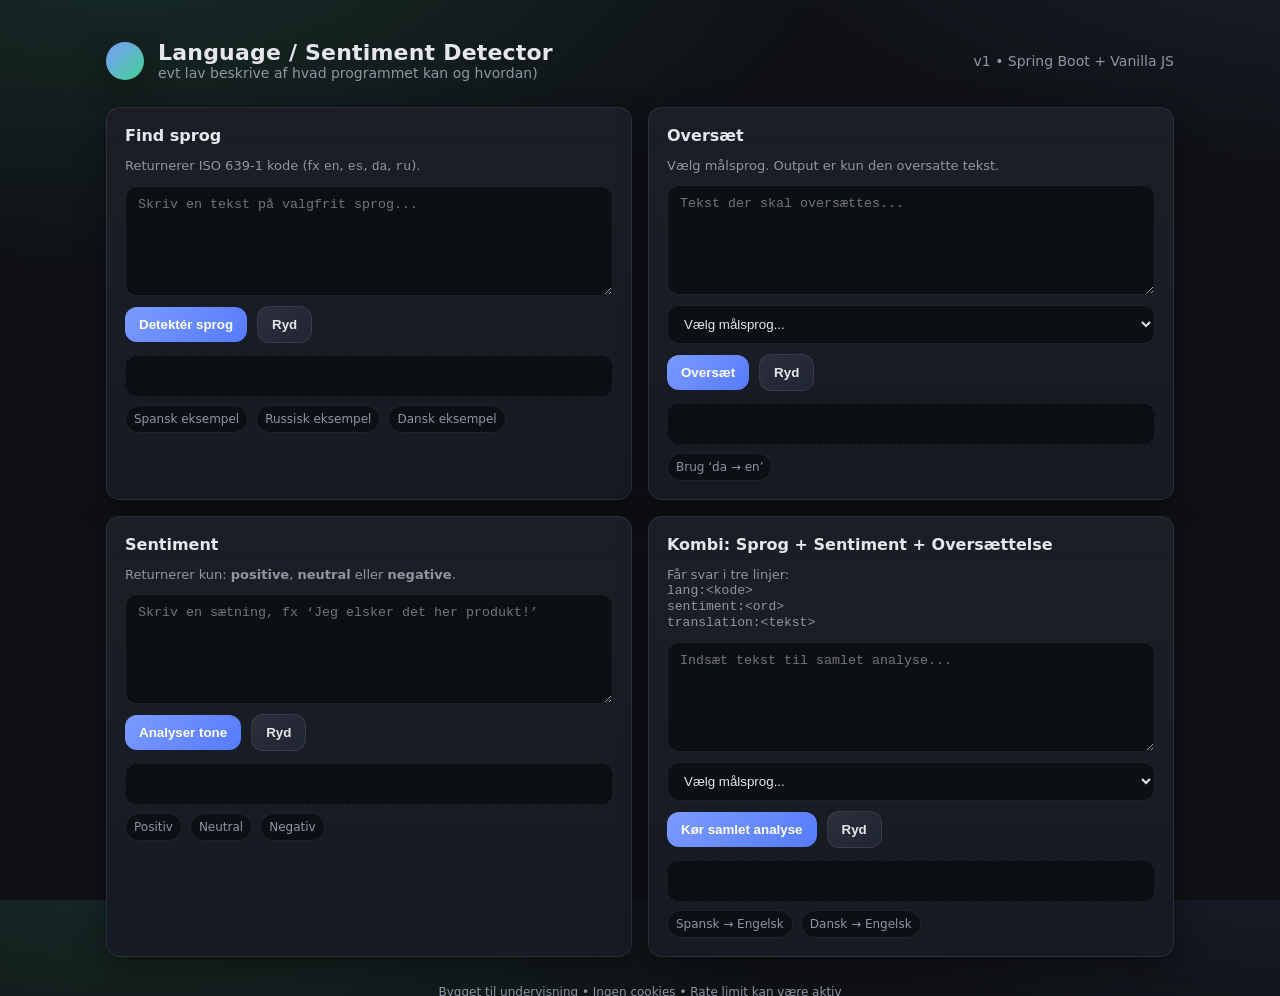
==== src/main/resources/static/index.html @ 3bdd252c "hele skidtet på 1 gang du" ====
<!DOCTYPE html>
<html lang="da">
<head>
    <meta charset="UTF-8" />
    <meta name="viewport" content="width=device-width, initial-scale=1" />
    <title>Language / Sentiment Detector</title>
    <link rel="stylesheet" href="css/main.css">
</head>
<body>
<div class="wrap">
    <header>
        <div class="brand">
            <div class="logo"></div>
            <div>
                <h1>Language / Sentiment Detector</h1>
                <div class="sub">evt lav beskrive af hvad programmet kan og hvordan)</div>
            </div>
        </div>
        <div class="sub">v1 • Spring Boot + Vanilla JS</div>
    </header>

    <div class="grid">
        <!-- Detect language -->
        <section class="card">
            <h2>Find sprog</h2>
            <p class="hint">Returnerer ISO 639-1 kode (fx <code>en</code>, <code>es</code>, <code>da</code>, <code>ru</code>).</p>
            <form id="form-lang">
                <div class="row">
                    <textarea id="lang-text" placeholder="Skriv en tekst på valgfrit sprog..."></textarea>
                </div>
                <div class="actions">
                    <button type="submit">Detektér sprog</button>
                    <div id="spinner-lang" class="spinner"></div>
                    <button type="button" class="secondary" onclick="document.getElementById('lang-text').value=''">Ryd</button>
                </div>
                <div id="result-lang" class="result"></div>
            </form>
            <div class="chips">
                <span class="chip" data-fill-target="#lang-text" data-fill-text="Hola, ¿cómo estás?">Spansk eksempel</span>
                <span class="chip" data-fill-target="#lang-text" data-fill-text="Здравствуйте, как дела?">Russisk eksempel</span>
                <span class="chip" data-fill-target="#lang-text" data-fill-text="Hej verden!">Dansk eksempel</span>
            </div>
        </section>

        <!-- Translate -->
        <section class="card">
            <h2>Oversæt</h2>
            <p class="hint">Vælg målsprog. Output er kun den oversatte tekst.</p>
            <form id="form-translate">
                <div class="row">
                    <textarea id="tr-text" placeholder="Tekst der skal oversættes..."></textarea>
                </div>

                <div class="row">
                    <select id="tr-to">
                        <!-- 50 SPROG -->
                        <option value="">Vælg målsprog...</option>
                        <option value="en">Engelsk (en)</option>
                        <option value="es">Spansk (es)</option>
                        <option value="zh">Kinesisk – Mandarin (zh)</option>
                        <option value="hi">Hindi (hi)</option>
                        <option value="ar">Arabisk (ar)</option>
                        <option value="bn">Bengali (bn)</option>
                        <option value="pt">Portugisisk (pt)</option>
                        <option value="ru">Russisk (ru)</option>
                        <option value="ja">Japansk (ja)</option>
                        <option value="de">Tysk (de)</option>
                        <option value="fr">Fransk (fr)</option>
                        <option value="tr">Tyrkisk (tr)</option>
                        <option value="ko">Koreansk (ko)</option>
                        <option value="it">Italiensk (it)</option>
                        <option value="pl">Polsk (pl)</option>
                        <option value="uk">Ukrainsk (uk)</option>
                        <option value="nl">Hollandsk (nl)</option>
                        <option value="sv">Svensk (sv)</option>
                        <option value="da">Dansk (da)</option>
                        <option value="nb">Norsk Bokmål (nb)</option>
                        <option value="fi">Finsk (fi)</option>
                        <option value="cs">Tjekkisk (cs)</option>
                        <option value="ro">Rumænsk (ro)</option>
                        <option value="hu">Ungarsk (hu)</option>
                        <option value="el">Græsk (el)</option>
                        <option value="he">Hebraisk (he)</option>
                        <option value="id">Indonesisk (id)</option>
                        <option value="ms">Malay (ms)</option>
                        <option value="th">Thai (th)</option>
                        <option value="vi">Vietnamesisk (vi)</option>
                        <option value="fa">Persisk (fa)</option>
                        <option value="ur">Urdu (ur)</option>
                        <option value="ta">Tamil (ta)</option>
                        <option value="te">Telugu (te)</option>
                        <option value="ml">Malayalam (ml)</option>
                        <option value="mr">Marathi (mr)</option>
                        <option value="gu">Gujarati (gu)</option>
                        <option value="kn">Kannada (kn)</option>
                        <option value="si">Sinhala (si)</option>
                        <option value="sk">Slovakisk (sk)</option>
                        <option value="sl">Slovensk (sl)</option>
                        <option value="bg">Bulgarsk (bg)</option>
                        <option value="sr">Serbisk (sr)</option>
                        <option value="hr">Kroatisk (hr)</option>
                        <option value="lt">Litauisk (lt)</option>
                        <option value="lv">Lettisk (lv)</option>
                        <option value="et">Estisk (et)</option>
                        <option value="is">Islandsk (is)</option>
                    </select>
                </div>

                <div class="actions">
                    <button type="submit">Oversæt</button>
                    <div id="spinner-tr" class="spinner"></div>
                    <button type="button" class="secondary" onclick="document.getElementById('tr-text').value='';document.getElementById('tr-to').value=''">Ryd</button>
                </div>
                <div id="result-tr" class="result"></div>
            </form>

            <div class="chips">
                <span class="chip"
                      data-fill-target="#tr-text"
                      data-fill-text="Hej, jeg hedder Mads. Hvordan går det?"
                      data-setval-target="#tr-to"
                      data-setval-value="en">
                    Brug ‘da → en’
                </span>
            </div>
        </section>

        <!-- Sentiment -->
        <section class="card">
            <h2>Sentiment</h2>
            <p class="hint">Returnerer kun: <strong>positive</strong>, <strong>neutral</strong> eller <strong>negative</strong>.</p>
            <form id="form-sentiment">
                <div class="row">
                    <textarea id="sent-text" placeholder="Skriv en sætning, fx ‘Jeg elsker det her produkt!’"></textarea>
                </div>
                <div class="actions">
                    <button type="submit">Analyser tone</button>
                    <div id="spinner-sent" class="spinner"></div>
                    <button type="button" class="secondary" onclick="document.getElementById('sent-text').value=''">Ryd</button>
                </div>
                <div id="result-sent" class="result"></div>
            </form>
            <div class="chips">
                <span class="chip" data-fill-target="#sent-text" data-fill-text="This is absolutely amazing!">Positiv</span>
                <span class="chip" data-fill-target="#sent-text" data-fill-text="It is okay, I guess.">Neutral</span>
                <span class="chip" data-fill-target="#sent-text" data-fill-text="This is terrible and I hate it.">Negativ</span>
            </div>
        </section>

        <!-- Analyze all -->
        <section class="card">
            <h2>Kombi: Sprog + Sentiment + Oversættelse</h2>
            <p class="hint">
                Får svar i tre linjer:<br/>
                <code>lang:&lt;kode&gt;</code><br/>
                <code>sentiment:&lt;ord&gt;</code><br/>
                <code>translation:&lt;tekst&gt;</code>
            </p>

            <form id="form-analyze">
                <div class="row">
                    <textarea id="az-text" placeholder="Indsæt tekst til samlet analyse..."></textarea>
                </div>

                <div class="row">
                    <select id="az-to">
                        <!-- 50 SPROG -->
                        <option value="">Vælg målsprog...</option>
                        <option value="en">Engelsk (en)</option>
                        <option value="es">Spansk (es)</option>
                        <option value="zh">Kinesisk – Mandarin (zh)</option>
                        <option value="hi">Hindi (hi)</option>
                        <option value="ar">Arabisk (ar)</option>
                        <option value="bn">Bengali (bn)</option>
                        <option value="pt">Portugisisk (pt)</option>
                        <option value="ru">Russisk (ru)</option>
                        <option value="ja">Japansk (ja)</option>
                        <option value="de">Tysk (de)</option>
                        <option value="fr">Fransk (fr)</option>
                        <option value="tr">Tyrkisk (tr)</option>
                        <option value="ko">Koreansk (ko)</option>
                        <option value="it">Italiensk (it)</option>
                        <option value="pl">Polsk (pl)</option>
                        <option value="uk">Ukrainsk (uk)</option>
                        <option value="nl">Hollandsk (nl)</option>
                        <option value="sv">Svensk (sv)</option>
                        <option value="da">Dansk (da)</option>
                        <option value="nb">Norsk Bokmål (nb)</option>
                        <option value="fi">Finsk (fi)</option>
                        <option value="cs">Tjekkisk (cs)</option>
                        <option value="ro">Rumænsk (ro)</option>
                        <option value="hu">Ungarsk (hu)</option>
                        <option value="el">Græsk (el)</option>
                        <option value="he">Hebraisk (he)</option>
                        <option value="id">Indonesisk (id)</option>
                        <option value="ms">Malay (ms)</option>
                        <option value="th">Thai (th)</option>
                        <option value="vi">Vietnamesisk (vi)</option>
                        <option value="fa">Persisk (fa)</option>
                        <option value="ur">Urdu (ur)</option>
                        <option value="ta">Tamil (ta)</option>
                        <option value="te">Telugu (te)</option>
                        <option value="ml">Malayalam (ml)</option>
                        <option value="mr">Marathi (mr)</option>
                        <option value="gu">Gujarati (gu)</option>
                        <option value="kn">Kannada (kn)</option>
                        <option value="si">Sinhala (si)</option>
                        <option value="sk">Slovakisk (sk)</option>
                        <option value="sl">Slovensk (sl)</option>
                        <option value="bg">Bulgarsk (bg)</option>
                        <option value="sr">Serbisk (sr)</option>
                        <option value="hr">Kroatisk (hr)</option>
                        <option value="lt">Litauisk (lt)</option>
                        <option value="lv">Lettisk (lv)</option>
                        <option value="et">Estisk (et)</option>
                        <option value="is">Islandsk (is)</option>
                    </select>
                </div>

                <div class="actions">
                    <button type="submit">Kør samlet analyse</button>
                    <div id="spinner-az" class="spinner"></div>
                    <button type="button" class="secondary" onclick="document.getElementById('az-text').value='';document.getElementById('az-to').value=''">Ryd</button>
                </div>

                <div id="result-az" class="result"></div>
            </form>

            <div class="chips">
                <span class="chip"
                      data-fill-target="#az-text"
                      data-fill-text="Este producto es horrible"
                      data-setval-target="#az-to"
                      data-setval-value="en">
                    Spansk → Engelsk
                </span>
                <span class="chip"
                      data-fill-target="#az-text"
                      data-fill-text="Det her spiller bare!"
                      data-setval-target="#az-to"
                      data-setval-value="en">
                    Dansk → Engelsk
                </span>
            </div>
        </section>
    </div>

    <footer>
        Bygget til undervisning • Ingen cookies • Rate limit kan være aktiv
    </footer>
</div>

<script src="js/script.js"></script>
</body>
</html>
---- src/main/resources/static/css/main.css ----
:root{
    --bg:#0f1115;
    --panel:#161a22;
    --accent:#7c9bff;
    --accent-2:#42d392;
    --text:#e6e7eb;
    --muted:#8e95a3;
    --danger:#ff6b6b;
    --border:rgba(255,255,255,.08);
    --radius:14px;
    --shadow:0 10px 30px rgba(0,0,0,.35);
    --focus:0 0 0 2px rgba(124,155,255,.35);
}

*{box-sizing:border-box}
html,body{height:100%}
body{
    margin:0;
    font-family: ui-sans-serif, system-ui, -apple-system, Segoe UI, Roboto, Arial, sans-serif;
    background: radial-gradient(1200px 600px at 10% -10%, rgba(66,211,146,.15), transparent 60%),
    radial-gradient(1200px 600px at 110% -20%, rgba(124,155,255,.15), transparent 60%),
    var(--bg);
    color:var(--text);
}

.wrap{
    max-width:1100px;
    margin:40px auto;
    padding:0 16px;
}

header{
    display:flex; align-items:center; justify-content:space-between; gap:16px;
    margin-bottom:26px;
}
header .brand{
    display:flex; align-items:center; gap:14px;
}
.logo{
    width:38px; height:38px; border-radius:50%;
    background: linear-gradient(135deg, var(--accent), var(--accent-2));
    box-shadow: var(--shadow);
}
h1{font-size:22px; margin:0; letter-spacing:.2px}
.sub{color:var(--muted); font-size:14px}

.grid{
    display:grid;
    grid-template-columns: repeat(12, 1fr);
    gap:16px;
}

.card{
    grid-column: span 6;
    background:linear-gradient(180deg, rgba(255,255,255,.02), rgba(255,255,255,0)) , var(--panel);
    border:1px solid var(--border);
    border-radius:var(--radius);
    padding:18px;
    box-shadow:var(--shadow);
}
@media (max-width:900px){ .card{ grid-column: span 12; } }

.card h2{
    font-size:16px; margin:0 0 10px; font-weight:600;
}
.hint{color:var(--muted); font-size:13px; margin-bottom:12px}

.row{display:flex; gap:10px; align-items:center; margin:10px 0}
.row input[type="text"],
.row input[type="search"],
.row select,
textarea{
    width:100%;
    background:#0c0f14;
    color:var(--text);
    border:1px solid var(--border);
    border-radius:12px;
    padding:10px 12px;
    outline:none;
    transition:.15s border, .15s box-shadow;
}
textarea{min-height:110px; resize:vertical}
.row input:focus, .row select:focus, textarea:focus{ box-shadow: var(--focus); border-color:transparent; }

.actions{
    display:flex; align-items:center; gap:10px; margin-top:8px;
}
button{
    appearance:none;
    border:none;
    background:linear-gradient(135deg, var(--accent), #557bff);
    color:#fff;
    padding:10px 14px;
    border-radius:12px;
    font-weight:600;
    cursor:pointer;
    transition: transform .05s ease-in-out, filter .15s;
}
button:active{ transform: translateY(1px); }
button.secondary{
    background:linear-gradient(135deg, #2a2f3b, #202532);
    color:var(--text);
    border:1px solid var(--border);
}

.result{
    margin-top:12px;
    background:#0b0e12;
    border:1px dashed var(--border);
    border-radius:12px;
    padding:12px;
    min-height:42px;
    white-space:pre-wrap;
    word-break:break-word;
    color:white;       /* ← tydelig, lys tekst */
    font-weight:600;         /* ← gør “da” osv. lidt mere markant */
}

.spinner{
    display:none;
    width:18px; height:18px; border:3px solid rgba(255,255,255,.15);
    border-top-color:#fff; border-radius:50%;
    animation: spin 1s linear infinite;
}
@keyframes spin{ to { transform: rotate(360deg); } }

.chips{display:flex; flex-wrap:wrap; gap:8px; margin-top:8px}
.chip{
    font-size:12px; color:var(--muted);
    border:1px solid var(--border);
    padding:6px 8px; border-radius:999px; cursor:pointer;
    background:#0c0f14;
}
.chip:hover{ color:#cfd3dc; }

footer{
    margin:28px 0 10px;
    color:var(--muted); font-size:12px; text-align:center;
}
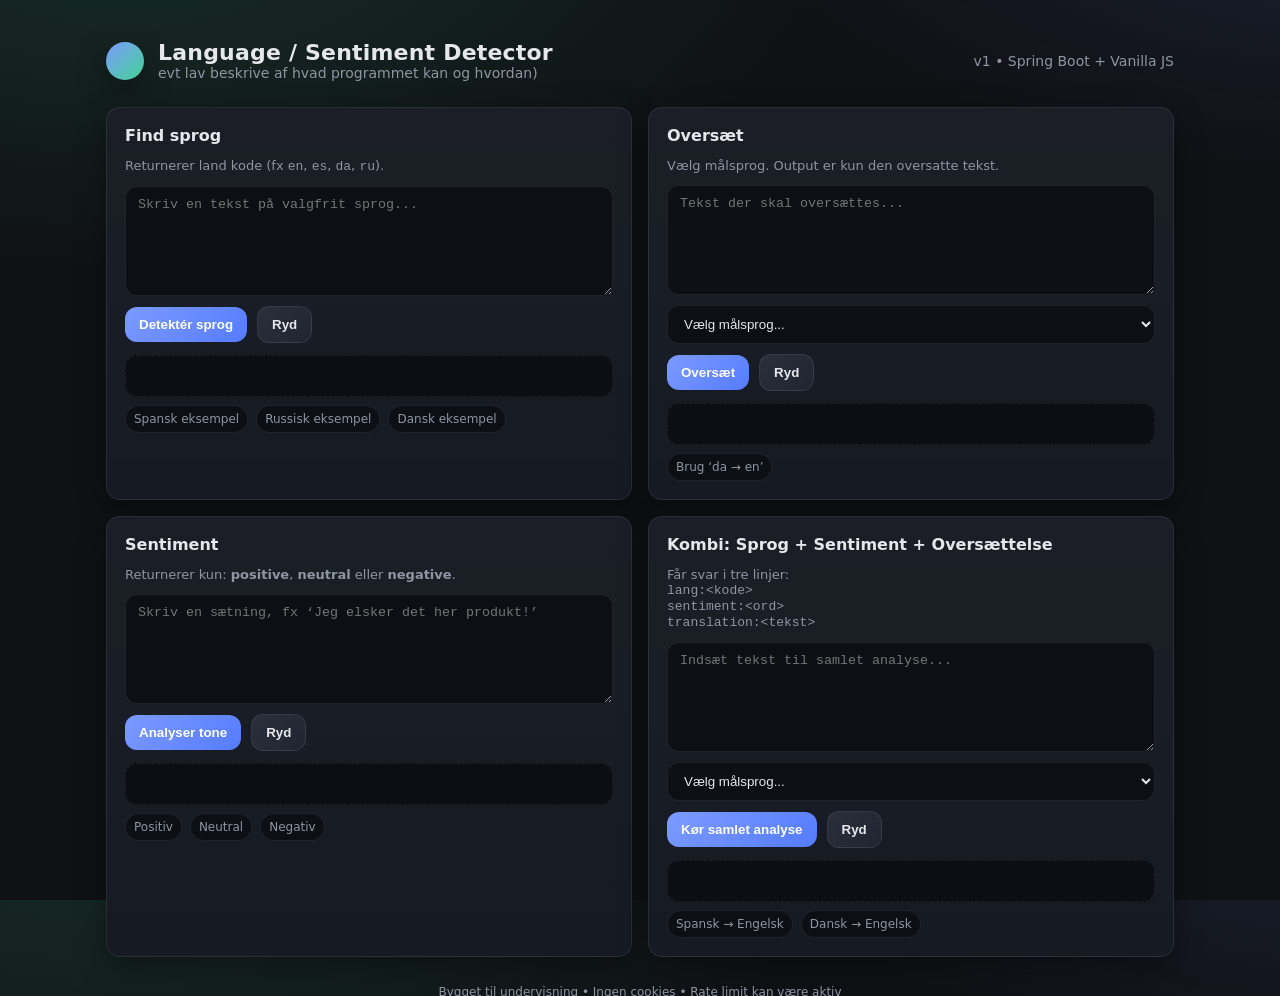
==== commit a7d53320: "strukturelle rettelser" ====
--- a/src/main/resources/static/index.html
+++ b/src/main/resources/static/index.html
@@ -20,10 +20,10 @@
     </header>
 
     <div class="grid">
-        <!-- Detect language -->
+        <!-- CARD 1 -->
         <section class="card">
             <h2>Find sprog</h2>
-            <p class="hint">Returnerer ISO 639-1 kode (fx <code>en</code>, <code>es</code>, <code>da</code>, <code>ru</code>).</p>
+            <p class="hint">Returnerer land kode (fx <code>en</code>, <code>es</code>, <code>da</code>, <code>ru</code>).</p>
             <form id="form-lang">
                 <div class="row">
                     <textarea id="lang-text" placeholder="Skriv en tekst på valgfrit sprog..."></textarea>
@@ -42,7 +42,7 @@
             </div>
         </section>
 
-        <!-- Translate -->
+        <!-- CARD 2 -->
         <section class="card">
             <h2>Oversæt</h2>
             <p class="hint">Vælg målsprog. Output er kun den oversatte tekst.</p>
@@ -51,65 +51,16 @@
                     <textarea id="tr-text" placeholder="Tekst der skal oversættes..."></textarea>
                 </div>
 
-                <div class="row">
-                    <select id="tr-to">
-                        <!-- 50 SPROG -->
-                        <option value="">Vælg målsprog...</option>
-                        <option value="en">Engelsk (en)</option>
-                        <option value="es">Spansk (es)</option>
-                        <option value="zh">Kinesisk – Mandarin (zh)</option>
-                        <option value="hi">Hindi (hi)</option>
-                        <option value="ar">Arabisk (ar)</option>
-                        <option value="bn">Bengali (bn)</option>
-                        <option value="pt">Portugisisk (pt)</option>
-                        <option value="ru">Russisk (ru)</option>
-                        <option value="ja">Japansk (ja)</option>
-                        <option value="de">Tysk (de)</option>
-                        <option value="fr">Fransk (fr)</option>
-                        <option value="tr">Tyrkisk (tr)</option>
-                        <option value="ko">Koreansk (ko)</option>
-                        <option value="it">Italiensk (it)</option>
-                        <option value="pl">Polsk (pl)</option>
-                        <option value="uk">Ukrainsk (uk)</option>
-                        <option value="nl">Hollandsk (nl)</option>
-                        <option value="sv">Svensk (sv)</option>
-                        <option value="da">Dansk (da)</option>
-                        <option value="nb">Norsk Bokmål (nb)</option>
-                        <option value="fi">Finsk (fi)</option>
-                        <option value="cs">Tjekkisk (cs)</option>
-                        <option value="ro">Rumænsk (ro)</option>
-                        <option value="hu">Ungarsk (hu)</option>
-                        <option value="el">Græsk (el)</option>
-                        <option value="he">Hebraisk (he)</option>
-                        <option value="id">Indonesisk (id)</option>
-                        <option value="ms">Malay (ms)</option>
-                        <option value="th">Thai (th)</option>
-                        <option value="vi">Vietnamesisk (vi)</option>
-                        <option value="fa">Persisk (fa)</option>
-                        <option value="ur">Urdu (ur)</option>
-                        <option value="ta">Tamil (ta)</option>
-                        <option value="te">Telugu (te)</option>
-                        <option value="ml">Malayalam (ml)</option>
-                        <option value="mr">Marathi (mr)</option>
-                        <option value="gu">Gujarati (gu)</option>
-                        <option value="kn">Kannada (kn)</option>
-                        <option value="si">Sinhala (si)</option>
-                        <option value="sk">Slovakisk (sk)</option>
-                        <option value="sl">Slovensk (sl)</option>
-                        <option value="bg">Bulgarsk (bg)</option>
-                        <option value="sr">Serbisk (sr)</option>
-                        <option value="hr">Kroatisk (hr)</option>
-                        <option value="lt">Litauisk (lt)</option>
-                        <option value="lv">Lettisk (lv)</option>
-                        <option value="et">Estisk (et)</option>
-                        <option value="is">Islandsk (is)</option>
-                    </select>
-                </div>
+                <!-- her indsætter vi dropdown fra languages.html -->
+                <div class="row language-selector-container"></div>
 
                 <div class="actions">
                     <button type="submit">Oversæt</button>
                     <div id="spinner-tr" class="spinner"></div>
-                    <button type="button" class="secondary" onclick="document.getElementById('tr-text').value='';document.getElementById('tr-to').value=''">Ryd</button>
+                    <button type="button" class="secondary"
+                            onclick="document.getElementById('tr-text').value='';document.getElementById('tr-to').value=''">
+                        Ryd
+                    </button>
                 </div>
                 <div id="result-tr" class="result"></div>
             </form>
@@ -125,7 +76,7 @@
             </div>
         </section>
 
-        <!-- Sentiment -->
+        <!-- CARD 3 -->
         <section class="card">
             <h2>Sentiment</h2>
             <p class="hint">Returnerer kun: <strong>positive</strong>, <strong>neutral</strong> eller <strong>negative</strong>.</p>
@@ -136,7 +87,10 @@
                 <div class="actions">
                     <button type="submit">Analyser tone</button>
                     <div id="spinner-sent" class="spinner"></div>
-                    <button type="button" class="secondary" onclick="document.getElementById('sent-text').value=''">Ryd</button>
+                    <button type="button" class="secondary"
+                            onclick="document.getElementById('sent-text').value=''">
+                        Ryd
+                    </button>
                 </div>
                 <div id="result-sent" class="result"></div>
             </form>
@@ -147,7 +101,7 @@
             </div>
         </section>
 
-        <!-- Analyze all -->
+        <!-- CARD 4 -->
         <section class="card">
             <h2>Kombi: Sprog + Sentiment + Oversættelse</h2>
             <p class="hint">
@@ -162,65 +116,16 @@
                     <textarea id="az-text" placeholder="Indsæt tekst til samlet analyse..."></textarea>
                 </div>
 
-                <div class="row">
-                    <select id="az-to">
-                        <!-- 50 SPROG -->
-                        <option value="">Vælg målsprog...</option>
-                        <option value="en">Engelsk (en)</option>
-                        <option value="es">Spansk (es)</option>
-                        <option value="zh">Kinesisk – Mandarin (zh)</option>
-                        <option value="hi">Hindi (hi)</option>
-                        <option value="ar">Arabisk (ar)</option>
-                        <option value="bn">Bengali (bn)</option>
-                        <option value="pt">Portugisisk (pt)</option>
-                        <option value="ru">Russisk (ru)</option>
-                        <option value="ja">Japansk (ja)</option>
-                        <option value="de">Tysk (de)</option>
-                        <option value="fr">Fransk (fr)</option>
-                        <option value="tr">Tyrkisk (tr)</option>
-                        <option value="ko">Koreansk (ko)</option>
-                        <option value="it">Italiensk (it)</option>
-                        <option value="pl">Polsk (pl)</option>
-                        <option value="uk">Ukrainsk (uk)</option>
-                        <option value="nl">Hollandsk (nl)</option>
-                        <option value="sv">Svensk (sv)</option>
-                        <option value="da">Dansk (da)</option>
-                        <option value="nb">Norsk Bokmål (nb)</option>
-                        <option value="fi">Finsk (fi)</option>
-                        <option value="cs">Tjekkisk (cs)</option>
-                        <option value="ro">Rumænsk (ro)</option>
-                        <option value="hu">Ungarsk (hu)</option>
-                        <option value="el">Græsk (el)</option>
-                        <option value="he">Hebraisk (he)</option>
-                        <option value="id">Indonesisk (id)</option>
-                        <option value="ms">Malay (ms)</option>
-                        <option value="th">Thai (th)</option>
-                        <option value="vi">Vietnamesisk (vi)</option>
-                        <option value="fa">Persisk (fa)</option>
-                        <option value="ur">Urdu (ur)</option>
-                        <option value="ta">Tamil (ta)</option>
-                        <option value="te">Telugu (te)</option>
-                        <option value="ml">Malayalam (ml)</option>
-                        <option value="mr">Marathi (mr)</option>
-                        <option value="gu">Gujarati (gu)</option>
-                        <option value="kn">Kannada (kn)</option>
-                        <option value="si">Sinhala (si)</option>
-                        <option value="sk">Slovakisk (sk)</option>
-                        <option value="sl">Slovensk (sl)</option>
-                        <option value="bg">Bulgarsk (bg)</option>
-                        <option value="sr">Serbisk (sr)</option>
-                        <option value="hr">Kroatisk (hr)</option>
-                        <option value="lt">Litauisk (lt)</option>
-                        <option value="lv">Lettisk (lv)</option>
-                        <option value="et">Estisk (et)</option>
-                        <option value="is">Islandsk (is)</option>
-                    </select>
-                </div>
+                <!-- igen: dropdown fra languages.html -->
+                <div class="row language-selector-container"></div>
 
                 <div class="actions">
                     <button type="submit">Kør samlet analyse</button>
                     <div id="spinner-az" class="spinner"></div>
-                    <button type="button" class="secondary" onclick="document.getElementById('az-text').value='';document.getElementById('az-to').value=''">Ryd</button>
+                    <button type="button" class="secondary"
+                            onclick="document.getElementById('az-text').value='';document.getElementById('az-to').value=''">
+                        Ryd
+                    </button>
                 </div>
 
                 <div id="result-az" class="result"></div>
--- a/src/main/resources/static/css/main.css
+++ b/src/main/resources/static/css/main.css
@@ -112,8 +112,8 @@
     min-height:42px;
     white-space:pre-wrap;
     word-break:break-word;
-    color:white;       /* ← tydelig, lys tekst */
-    font-weight:600;         /* ← gør “da” osv. lidt mere markant */
+    color:white;
+    font-weight:600;
 }
 
 .spinner{
